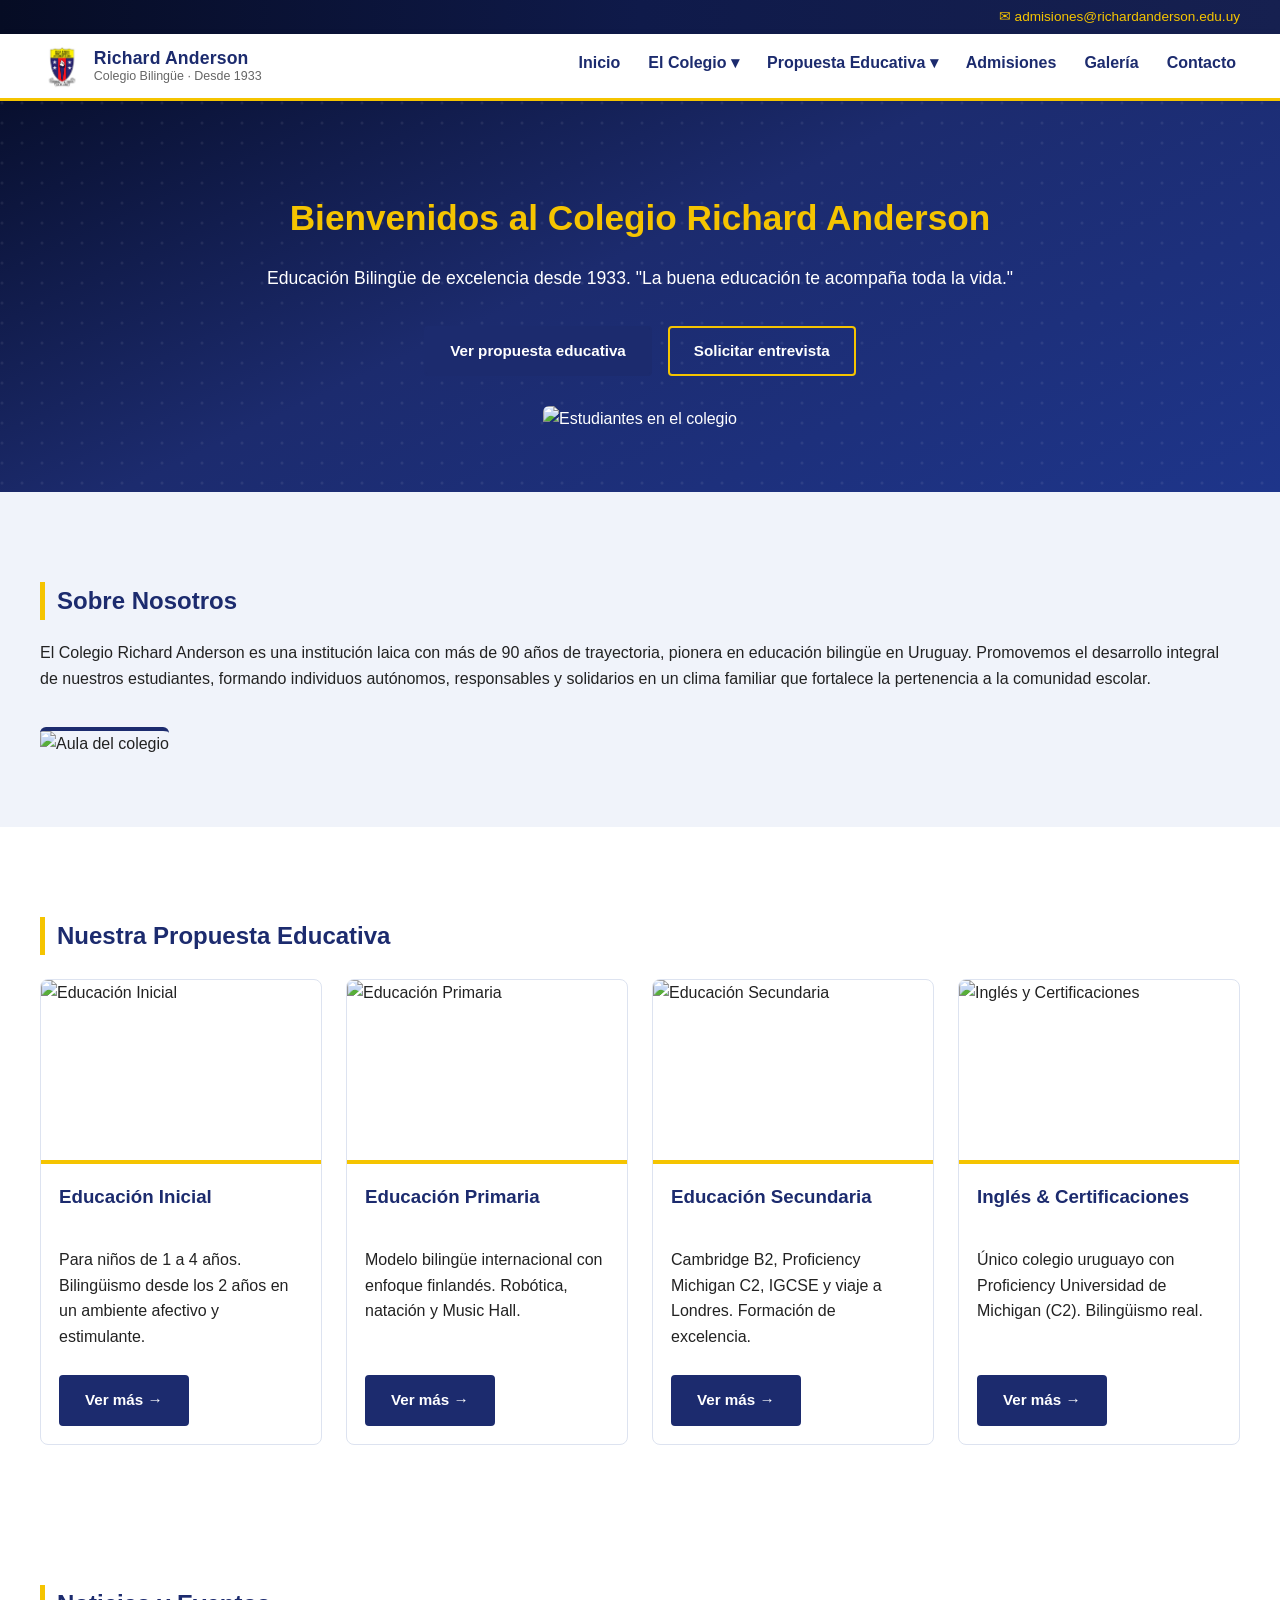
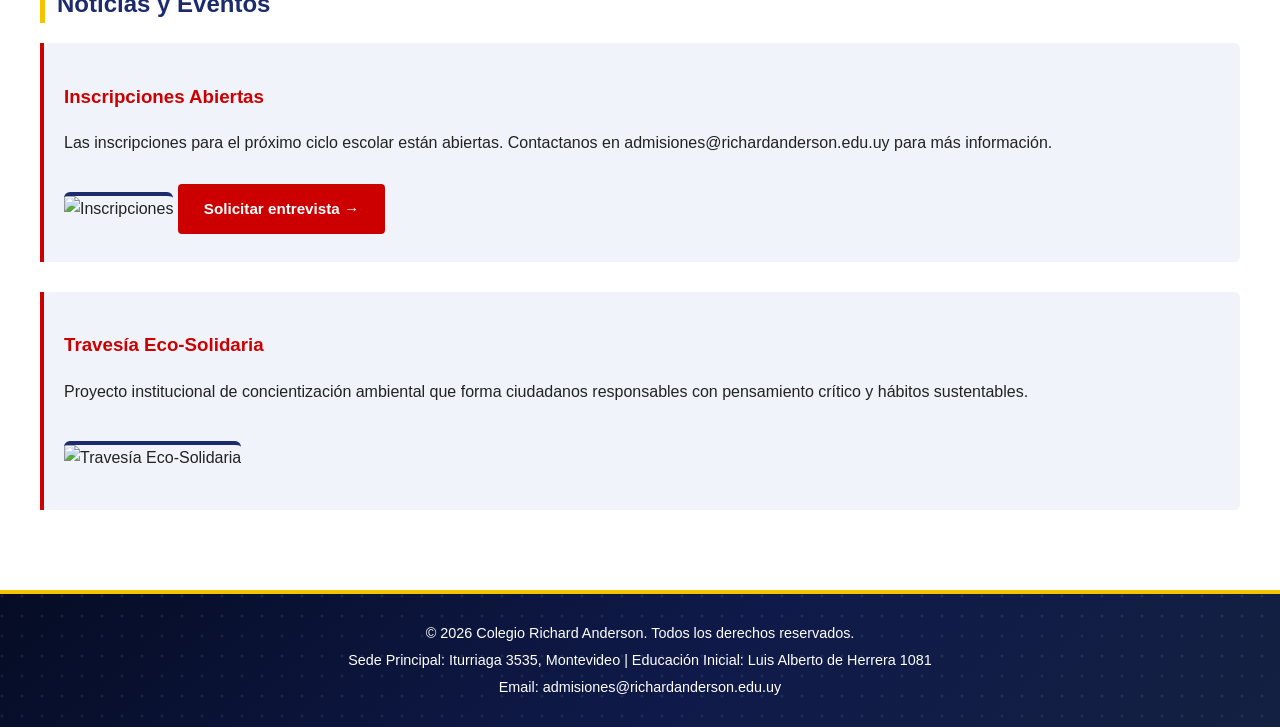
==== index.html @ bf4795e7 "Sitio web Colegio Richard Anderson — versión inicial" ====
<!DOCTYPE html>
<html lang="es">
<head>
    <meta charset="UTF-8">
    <meta name="viewport" content="width=device-width, initial-scale=1.0">
    <title>Colegio Richard Anderson - Inicio</title>
    <link rel="stylesheet" href="estilos/style.css">
</head>
<body>
    <div class="topbar">
        <div class="container">
            <span>✉ admisiones@richardanderson.edu.uy</span>
        </div>
    </div>
    <header>
        <div class="container">
            <div class="logo">
                <img src="images/logo.jpeg" alt="Logo Colegio Richard Anderson">
                <div class="logo-text">
                    <span class="logo-name">Richard Anderson</span>
                    <span class="logo-sub">Colegio Bilingüe · Desde 1933</span>
                </div>
            </div>
            <nav>
                <ul>
                    <li><a href="index.html">Inicio</a></li>
                    <li class="has-dropdown">
                        <a href="about.html">El Colegio ▾</a>
                        <ul class="dropdown">
                            <li><a href="about.html#historia">Nuestra Historia</a></li>
                            <li><a href="about.html#mision">Misión</a></li>
                            <li><a href="about.html#vision">Visión</a></li>
                            <li><a href="about.html#valores">Valores</a></li>
                            <li><a href="about.html#lema">Lema Institucional</a></li>
                        </ul>
                    </li>
                    <li class="has-dropdown">
                        <a href="academics.html">Propuesta Educativa ▾</a>
                        <ul class="dropdown">
                            <li><a href="academics.html#inicial">Educación Inicial</a></li>
                            <li><a href="academics.html#primaria">Educación Primaria</a></li>
                            <li><a href="academics.html#secundaria">Educación Secundaria</a></li>
                            <li><a href="academics.html#ingles">Inglés y Certificaciones</a></li>
                            <li><a href="academics.html#deportes">Deportes y Actividades</a></li>
                        </ul>
                    </li>
                    <li><a href="admisiones.html">Admisiones</a></li>
                    <li><a href="gallery.html">Galería</a></li>
                    <li><a href="contact.html">Contacto</a></li>
                </ul>
            </nav>
        </div>
    </header>

    <section class="hero">
        <div class="container">
            <h1>Bienvenidos al Colegio Richard Anderson</h1>
            <p>Educación Bilingüe de excelencia desde 1933. "La buena educación te acompaña toda la vida."</p>
            <div class="hero-buttons">
                <a href="academics.html" class="btn btn-primary">Ver propuesta educativa</a>
                <a href="contact.html" class="btn btn-outline">Solicitar entrevista</a>
            </div>
            <img src="https://picsum.photos/seed/school1/1200/500" alt="Estudiantes en el colegio" class="hero-image">
        </div>
    </section>

    <section class="about">
        <div class="container">
            <h2>Sobre Nosotros</h2>
            <p>El Colegio Richard Anderson es una institución laica con más de 90 años de trayectoria, pionera en educación bilingüe en Uruguay. Promovemos el desarrollo integral de nuestros estudiantes, formando individuos autónomos, responsables y solidarios en un clima familiar que fortalece la pertenencia a la comunidad escolar.</p>
            <img src="https://picsum.photos/seed/classroom1/800/400" alt="Aula del colegio" class="about-image">
        </div>
    </section>

    <section class="levels">
        <div class="container">
            <h2>Nuestra Propuesta Educativa</h2>
            <div class="cards-grid">
                <div class="card">
                    <img src="https://picsum.photos/seed/inicial2/400/220" alt="Educación Inicial">
                    <div class="card-body">
                        <h3>Educación Inicial</h3>
                        <p>Para niños de 1 a 4 años. Bilingüismo desde los 2 años en un ambiente afectivo y estimulante.</p>
                        <a href="academics.html" class="btn btn-primary">Ver más →</a>
                    </div>
                </div>
                <div class="card">
                    <img src="https://picsum.photos/seed/primaria2/400/220" alt="Educación Primaria">
                    <div class="card-body">
                        <h3>Educación Primaria</h3>
                        <p>Modelo bilingüe internacional con enfoque finlandés. Robótica, natación y Music Hall.</p>
                        <a href="academics.html" class="btn btn-primary">Ver más →</a>
                    </div>
                </div>
                <div class="card">
                    <img src="https://picsum.photos/seed/secundaria2/400/220" alt="Educación Secundaria">
                    <div class="card-body">
                        <h3>Educación Secundaria</h3>
                        <p>Cambridge B2, Proficiency Michigan C2, IGCSE y viaje a Londres. Formación de excelencia.</p>
                        <a href="academics.html" class="btn btn-primary">Ver más →</a>
                    </div>
                </div>
                <div class="card">
                    <img src="https://picsum.photos/seed/ingles2/400/220" alt="Inglés y Certificaciones">
                    <div class="card-body">
                        <h3>Inglés &amp; Certificaciones</h3>
                        <p>Único colegio uruguayo con Proficiency Universidad de Michigan (C2). Bilingüismo real.</p>
                        <a href="academics.html" class="btn btn-primary">Ver más →</a>
                    </div>
                </div>
            </div>
        </div>
    </section>

    <section class="news">
        <div class="container">
            <h2>Noticias y Eventos</h2>
            <div class="news-item">
                <h3>Inscripciones Abiertas</h3>
                <p>Las inscripciones para el próximo ciclo escolar están abiertas. Contactanos en admisiones@richardanderson.edu.uy para más información.</p>
                <img src="https://picsum.photos/seed/admision1/300/200" alt="Inscripciones">
                <a href="contact.html" class="btn btn-red">Solicitar entrevista →</a>
            </div>
            <div class="news-item">
                <h3>Travesía Eco-Solidaria</h3>
                <p>Proyecto institucional de concientización ambiental que forma ciudadanos responsables con pensamiento crítico y hábitos sustentables.</p>
                <img src="https://picsum.photos/seed/eco1/300/200" alt="Travesía Eco-Solidaria">
            </div>
        </div>
    </section>

    <footer>
        <div class="container">
            <p>&copy; 2026 Colegio Richard Anderson. Todos los derechos reservados.</p>
            <p>Sede Principal: Iturriaga 3535, Montevideo | Educación Inicial: Luis Alberto de Herrera 1081</p>
            <p>Email: admisiones@richardanderson.edu.uy</p>
        </div>
    </footer>

    <script src="JS/script.js"></script>
</body>
</html>
---- estilos/style.css ----
/* Paleta institucional Richard Anderson */
:root {
    --navy:  #1C2B6E;
    --navy-dark: #0F1A4A;
    --gold:  #F5C400;
    --red:   #CC0000;
    --white: #FFFFFF;
    --light: #F0F3FA;
    --text:  #222222;
}

/* Estilos generales */
body {
    font-family: Arial, sans-serif;
    margin: 0;
    padding: 0;
    line-height: 1.6;
    color: var(--text);
}

.container {
    max-width: 1200px;
    margin: 0 auto;
    padding: 0 20px;
}

/* Topbar */
.topbar {
    background: linear-gradient(90deg, #060c24 0%, var(--navy-dark) 50%, #162050 100%);
    color: var(--gold);
    text-align: right;
    padding: 6px 0;
    font-size: 0.85rem;
}

/* Botones */
.btn {
    display: inline-block;
    padding: 11px 24px;
    border-radius: 4px;
    font-weight: bold;
    text-decoration: none;
    font-size: 0.95rem;
    cursor: pointer;
    transition: background-color 0.2s, color 0.2s, border-color 0.2s;
    margin-top: 10px;
}

.btn-primary {
    background-color: var(--navy);
    color: var(--white);
    border: 2px solid var(--navy);
}

.btn-primary:hover {
    background-color: var(--navy-dark);
    border-color: var(--navy-dark);
}

.btn-outline {
    background-color: transparent;
    color: var(--white);
    border: 2px solid var(--gold);
}

.btn-outline:hover {
    background-color: var(--gold);
    color: var(--navy);
}

.btn-red {
    background-color: var(--red);
    color: var(--white);
    border: 2px solid var(--red);
}

.btn-red:hover {
    background-color: #a30000;
    border-color: #a30000;
}

/* Hero buttons */
.hero-buttons {
    display: flex;
    gap: 16px;
    justify-content: center;
    flex-wrap: wrap;
    margin: 24px 0 10px;
}

/* Tarjetas de niveles educativos */
.levels {
    padding: 50px 0;
    background-color: var(--white);
}

.cards-grid {
    display: grid;
    grid-template-columns: repeat(auto-fill, minmax(240px, 1fr));
    gap: 24px;
    margin-top: 24px;
}

.card {
    border: 1px solid #dde3f0;
    border-radius: 8px;
    overflow: hidden;
    display: flex;
    flex-direction: column;
    transition: box-shadow 0.2s;
}

.card:hover {
    box-shadow: 0 4px 16px rgba(28, 43, 110, 0.15);
}

.card img {
    width: 100%;
    height: 180px;
    object-fit: cover;
}

.card-body {
    padding: 18px;
    flex: 1;
    display: flex;
    flex-direction: column;
    border-top: 4px solid var(--gold);
}

.card-body h3 {
    margin-top: 0;
}

.card-body p {
    flex: 1;
}

.card-body .btn {
    align-self: flex-start;
}

/* Header */
header {
    background: var(--white);
    color: var(--navy);
    padding: 0;
    border-bottom: 3px solid var(--gold);
    position: sticky;
    top: 0;
    z-index: 1000;
    box-shadow: 0 2px 8px rgba(0,0,0,0.08);
}

header .container {
    display: flex;
    justify-content: space-between;
    align-items: center;
    padding-top: 7px;
    padding-bottom: 7px;
}

.logo {
    display: flex;
    align-items: center;
    gap: 12px;
    text-decoration: none;
}

.logo img {
    height: 50px;
}

.logo-text {
    display: flex;
    flex-direction: column;
    line-height: 1.2;
}

.logo-name {
    font-size: 1.1rem;
    font-weight: bold;
    color: var(--navy);
    letter-spacing: 0.01em;
}

.logo-sub {
    font-size: 0.78rem;
    color: #666;
    font-weight: normal;
}

nav ul {
    list-style: none;
    margin: 0;
    padding: 0;
    display: flex;
}

nav ul li {
    margin-left: 20px;
}

nav ul li a {
    color: var(--navy);
    text-decoration: none;
    font-weight: bold;
    padding: 6px 4px;
    border-bottom: 3px solid transparent;
    transition: border-color 0.2s, color 0.2s;
}

nav ul li a:hover {
    color: var(--navy-dark);
    border-bottom-color: var(--gold);
    text-decoration: none;
}

/* Dropdown nav */
nav ul li.has-dropdown {
    position: relative;
}

nav ul li.has-dropdown > a::after {
    content: '';
}

nav ul li.has-dropdown .dropdown {
    display: none;
    position: absolute;
    top: 100%;
    left: 0;
    background: linear-gradient(180deg, #0d1840 0%, var(--navy-dark) 100%);
    min-width: 220px;
    border-top: 3px solid var(--gold);
    border-radius: 0 0 6px 6px;
    z-index: 100;
    flex-direction: column;
    padding: 6px 0;
    margin: 0;
    box-shadow: 0 6px 18px rgba(0,0,0,0.25);
}

nav ul li.has-dropdown:hover .dropdown {
    display: flex;
}

nav ul li.has-dropdown .dropdown li {
    margin: 0;
}

nav ul li.has-dropdown .dropdown li a {
    display: block;
    padding: 10px 18px;
    border-bottom: none;
    font-weight: normal;
    white-space: nowrap;
    font-size: 0.9rem;
}

nav ul li.has-dropdown .dropdown li a:hover {
    background-color: var(--navy);
    color: var(--gold);
    border-bottom-color: transparent;
}

/* Hero */
.hero {
    background:
        url("data:image/svg+xml,%3Csvg width='20' height='20' viewBox='0 0 20 20' xmlns='http://www.w3.org/2000/svg'%3E%3Ccircle cx='2' cy='2' r='1.5' fill='white' fill-opacity='0.07'/%3E%3C/svg%3E") repeat,
        linear-gradient(155deg, #080f2e 0%, #1C2B6E 45%, #1e358a 100%);
    color: var(--white);
    padding: 60px 0;
    text-align: center;
}

.hero h1 {
    color: var(--gold);
    margin-bottom: 10px;
    font-size: 2.2rem;
}

.hero p {
    color: var(--white);
    font-size: 1.1rem;
}

.hero-image {
    max-width: 100%;
    height: auto;
    margin-top: 20px;
    border-radius: 6px;
}

/* Títulos de sección */
h2 {
    color: var(--navy);
    border-left: 5px solid var(--gold);
    padding-left: 12px;
    margin-top: 40px;
}

h3 {
    color: var(--navy);
}

/* Secciones */
.about, .news, .content, .gallery, .contact {
    padding: 50px 0;
}

.about {
    background-color: var(--light);
}

.about-image, .news-item img {
    max-width: 100%;
    height: auto;
    margin: 20px 0;
    border-radius: 6px;
    border-top: 4px solid var(--navy);
}

.news-item {
    margin-bottom: 30px;
    padding: 20px;
    border-left: 4px solid var(--red);
    background-color: var(--light);
    border-radius: 0 6px 6px 0;
}

.news-item h3 {
    color: var(--red);
}

/* Cards de secciones (about) */
.about-cards {
    display: grid;
    grid-template-columns: repeat(2, 1fr);
    gap: 28px;
    padding: 40px 0;
}

.info-card {
    background: var(--white);
    border-radius: 12px;
    padding: 30px 32px;
    border-top: 4px solid var(--gold);
    box-shadow:
        0 2px 8px rgba(28, 43, 110, 0.06),
        0 1px 3px rgba(0, 0, 0, 0.04);
    transition: transform 0.25s ease, box-shadow 0.25s ease;
}

.info-card:hover {
    transform: scale(1.025);
    box-shadow:
        0 8px 32px rgba(28, 43, 110, 0.13),
        0 2px 8px rgba(0, 0, 0, 0.07);
}

.info-card h2 {
    margin-top: 0;
}

.info-card img {
    max-width: 100%;
    height: auto;
    border-radius: 8px;
    margin-top: 18px;
}

.info-card--full {
    grid-column: 1 / -1;
}

.info-card--lema {
    text-align: center;
    border-top-color: var(--navy);
    background: var(--light);
}

.info-card--lema p {
    font-size: 1.3rem;
    font-style: italic;
    color: var(--navy);
    margin: 0;
}

/* Admisiones */
.admision-aviso {
    background: #fff8e1;
    border-left: 4px solid var(--gold);
    border-radius: 6px;
    padding: 14px 20px;
    margin-bottom: 36px;
    font-size: 0.95rem;
    color: var(--text);
}

.admision-aviso a {
    color: var(--navy);
    font-weight: bold;
}

.steps-grid {
    display: grid;
    grid-template-columns: repeat(4, 1fr);
    gap: 20px;
    margin: 24px 0 44px;
}

.step-card {
    background: var(--white);
    border-radius: 12px;
    padding: 24px 20px;
    text-align: center;
    box-shadow: 0 2px 10px rgba(28, 43, 110, 0.07);
    border-top: 4px solid var(--navy);
    transition: transform 0.25s ease, box-shadow 0.25s ease;
}

.step-card:hover {
    transform: scale(1.03);
    box-shadow: 0 8px 28px rgba(28, 43, 110, 0.13);
}

.step-number {
    width: 44px;
    height: 44px;
    background: var(--gold);
    color: var(--navy);
    font-size: 1.3rem;
    font-weight: bold;
    border-radius: 50%;
    display: flex;
    align-items: center;
    justify-content: center;
    margin: 0 auto 14px;
}

.step-card h3 {
    margin: 0 0 10px;
    font-size: 0.95rem;
    color: var(--navy);
}

.step-card p {
    font-size: 0.88rem;
    margin: 0;
    color: var(--text);
}

.niveles-grid {
    display: grid;
    grid-template-columns: repeat(4, 1fr);
    gap: 20px;
    margin: 24px 0 44px;
}

@media (max-width: 768px) {
    .steps-grid,
    .niveles-grid {
        grid-template-columns: repeat(2, 1fr);
    }
}

/* Línea de tiempo — Historia */
.historia-intro {
    font-size: 1.05rem;
    color: var(--navy);
    border-left: 4px solid var(--gold);
    padding-left: 14px;
    margin-bottom: 32px;
    font-style: italic;
}

.timeline {
    position: relative;
    margin: 8px 0 32px 0;
    padding-left: 20px;
}

.timeline::before {
    content: '';
    position: absolute;
    left: 52px;
    top: 0;
    bottom: 0;
    width: 3px;
    background: linear-gradient(to bottom, var(--gold), var(--navy));
    border-radius: 2px;
}

.timeline-item {
    display: flex;
    gap: 28px;
    align-items: flex-start;
    margin-bottom: 32px;
    position: relative;
}

.timeline-item:last-child {
    margin-bottom: 0;
}

.timeline-year {
    flex-shrink: 0;
    width: 66px;
    background: var(--navy);
    color: var(--gold);
    font-weight: bold;
    font-size: 0.85rem;
    text-align: center;
    padding: 6px 4px;
    border-radius: 6px;
    position: relative;
    z-index: 1;
    box-shadow: 0 2px 8px rgba(28, 43, 110, 0.2);
}

.timeline-item--current .timeline-year {
    background: var(--gold);
    color: var(--navy);
}

.timeline-body {
    background: var(--light);
    border-radius: 8px;
    padding: 14px 18px;
    flex: 1;
    border-left: 3px solid var(--gold);
}

.timeline-body strong {
    display: block;
    color: var(--navy);
    margin-bottom: 6px;
    font-size: 0.95rem;
}

.timeline-body p {
    margin: 0;
    font-size: 0.92rem;
    color: var(--text);
}

/* Grid de valores */
.values-grid {
    display: grid;
    grid-template-columns: repeat(3, 1fr);
    gap: 16px;
    margin-top: 20px;
}

.value-item {
    background: var(--light);
    border-radius: 8px;
    padding: 16px 18px;
    border-left: 4px solid var(--gold);
    transition: transform 0.2s ease, box-shadow 0.2s ease;
}

.value-item:hover {
    transform: translateY(-3px);
    box-shadow: 0 6px 18px rgba(28, 43, 110, 0.1);
}

.value-item strong {
    display: block;
    color: var(--navy);
    margin-bottom: 6px;
    font-size: 1rem;
}

.value-item p {
    margin: 0;
    font-size: 0.9rem;
    color: var(--text);
}

@media (max-width: 768px) {
    .about-cards {
        grid-template-columns: 1fr;
    }
    .info-card--full {
        grid-column: 1;
    }
    .values-grid {
        grid-template-columns: repeat(2, 1fr);
    }
}

/* Pestañas de sección */
.tabs {
    margin-top: 16px;
}

.tabs-nav {
    display: flex;
    flex-wrap: wrap;
    border-bottom: 3px solid var(--navy);
}

.tab-btn {
    background: var(--light);
    border: none;
    border-bottom: 3px solid transparent;
    margin-bottom: -3px;
    padding: 11px 20px;
    font-size: 0.88rem;
    font-weight: bold;
    color: var(--navy);
    cursor: pointer;
    border-radius: 6px 6px 0 0;
    transition: background-color 0.2s, color 0.2s;
}

.tab-btn:hover {
    background-color: #dce3f5;
}

.tab-btn.active {
    background-color: var(--navy);
    color: var(--gold);
    border-bottom-color: var(--navy);
}

.tab-panel {
    display: none;
    padding: 28px 0 8px;
    animation: fadeTab 0.25s ease;
}

.tab-panel.active {
    display: block;
}

@keyframes fadeTab {
    from { opacity: 0; transform: translateY(6px); }
    to   { opacity: 1; transform: translateY(0); }
}

/* Programas académicos */
.program {
    display: flex;
    gap: 36px;
    align-items: center;
    margin-bottom: 32px;
    padding: 28px 32px;
    border-top: 4px solid var(--navy);
    background-color: var(--light);
    border-radius: 12px;
}

.program-text {
    flex: 1;
}

.program-text h3 {
    margin-top: 0;
}

.program-text .btn {
    margin-top: 16px;
}

.program-img {
    flex: 0 0 44%;
    border-radius: 12px;
    overflow: hidden;
    box-shadow: 0 4px 18px rgba(28, 43, 110, 0.12);
}

.program-img img {
    width: 100%;
    height: auto;
    display: block;
    transition: transform 0.35s ease;
}

.program:hover .program-img img {
    transform: scale(1.05);
}

@media (max-width: 768px) {
    .program {
        flex-direction: column;
    }
    .program-img {
        flex: none;
        width: 100%;
    }
}

/* Listas */
ul li {
    margin-bottom: 6px;
}

ul li strong {
    color: var(--navy);
}

/* Galería */
.gallery-grid {
    display: grid;
    grid-template-columns: repeat(auto-fill, minmax(300px, 1fr));
    gap: 20px;
}

.gallery-grid img {
    width: 100%;
    height: auto;
    border-radius: 6px;
    border-top: 4px solid var(--navy);
}

/* Contacto */
.contact {
    display: flex;
    flex-wrap: wrap;
}

.contact-info, .contact-form {
    flex: 1;
    min-width: 300px;
    padding: 20px;
}

.contact-info {
    background:
        url("data:image/svg+xml,%3Csvg width='20' height='20' viewBox='0 0 20 20' xmlns='http://www.w3.org/2000/svg'%3E%3Ccircle cx='2' cy='2' r='1.5' fill='white' fill-opacity='0.07'/%3E%3C/svg%3E") repeat,
        linear-gradient(160deg, #0d1840 0%, var(--navy) 60%, #1e3070 100%);
    color: var(--white);
    border-radius: 6px;
}

.contact-info h2 {
    color: var(--gold);
    border-left-color: var(--gold);
}

.contact-info p {
    color: var(--white);
}

.contact-info strong {
    color: var(--gold);
}

.contact-form label {
    display: block;
    margin-bottom: 5px;
    font-weight: bold;
    color: var(--navy);
}

.form-row {
    display: flex;
    gap: 16px;
}

.form-group {
    flex: 1;
    display: flex;
    flex-direction: column;
}

.contact-form input,
.contact-form textarea,
.contact-form select {
    width: 100%;
    padding: 10px;
    margin-bottom: 15px;
    border: 2px solid var(--navy);
    border-radius: 4px;
    box-sizing: border-box;
    transition: border-color 0.2s;
}

.contact-form input:focus,
.contact-form textarea:focus,
.contact-form select:focus {
    border-color: var(--gold);
    outline: none;
}

.contact-form button {
    background-color: var(--red);
    color: var(--white);
    padding: 12px 28px;
    border: none;
    border-radius: 4px;
    cursor: pointer;
    font-weight: bold;
    font-size: 1rem;
    transition: background-color 0.2s;
}

.contact-form button:hover {
    background-color: #a30000;
}

/* Footer */
footer {
    background:
        url("data:image/svg+xml,%3Csvg width='20' height='20' viewBox='0 0 20 20' xmlns='http://www.w3.org/2000/svg'%3E%3Ccircle cx='2' cy='2' r='1.5' fill='white' fill-opacity='0.07'/%3E%3C/svg%3E") repeat,
        linear-gradient(135deg, #060c24 0%, var(--navy-dark) 55%, #132040 100%);
    color: var(--white);
    text-align: center;
    padding: 24px 0;
    border-top: 4px solid var(--gold);
}

footer p {
    margin: 4px 0;
    font-size: 0.9rem;
}

/* Responsive */
@media (max-width: 768px) {
    header .container {
        flex-direction: column;
    }

    nav ul {
        margin-top: 10px;
        flex-wrap: wrap;
        justify-content: center;
    }

    nav ul li {
        margin-left: 0;
        margin-right: 12px;
        margin-bottom: 6px;
    }

    .contact {
        flex-direction: column;
    }

    .form-row {
        flex-direction: column;
        gap: 0;
    }

    .hero-buttons {
        flex-direction: column;
        align-items: center;
    }

    .hero h1 {
        font-size: 1.6rem;
    }
}
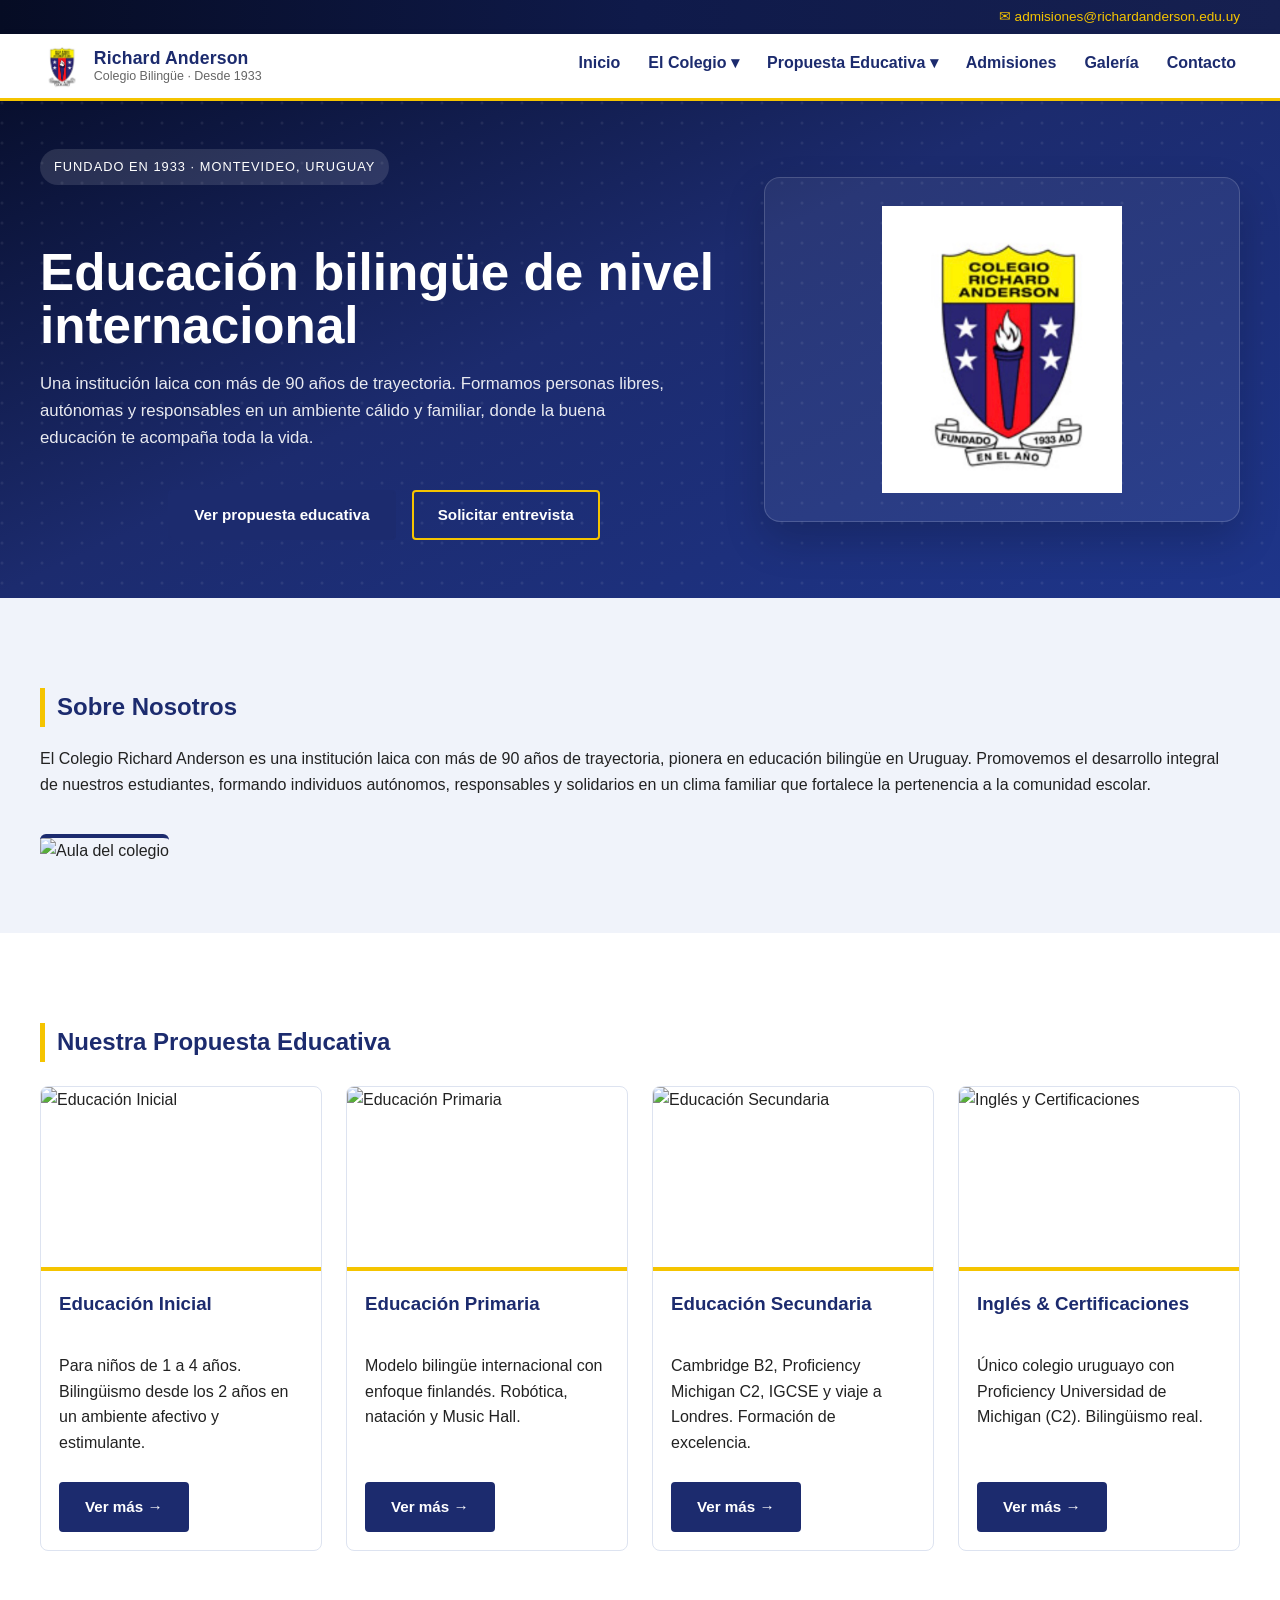
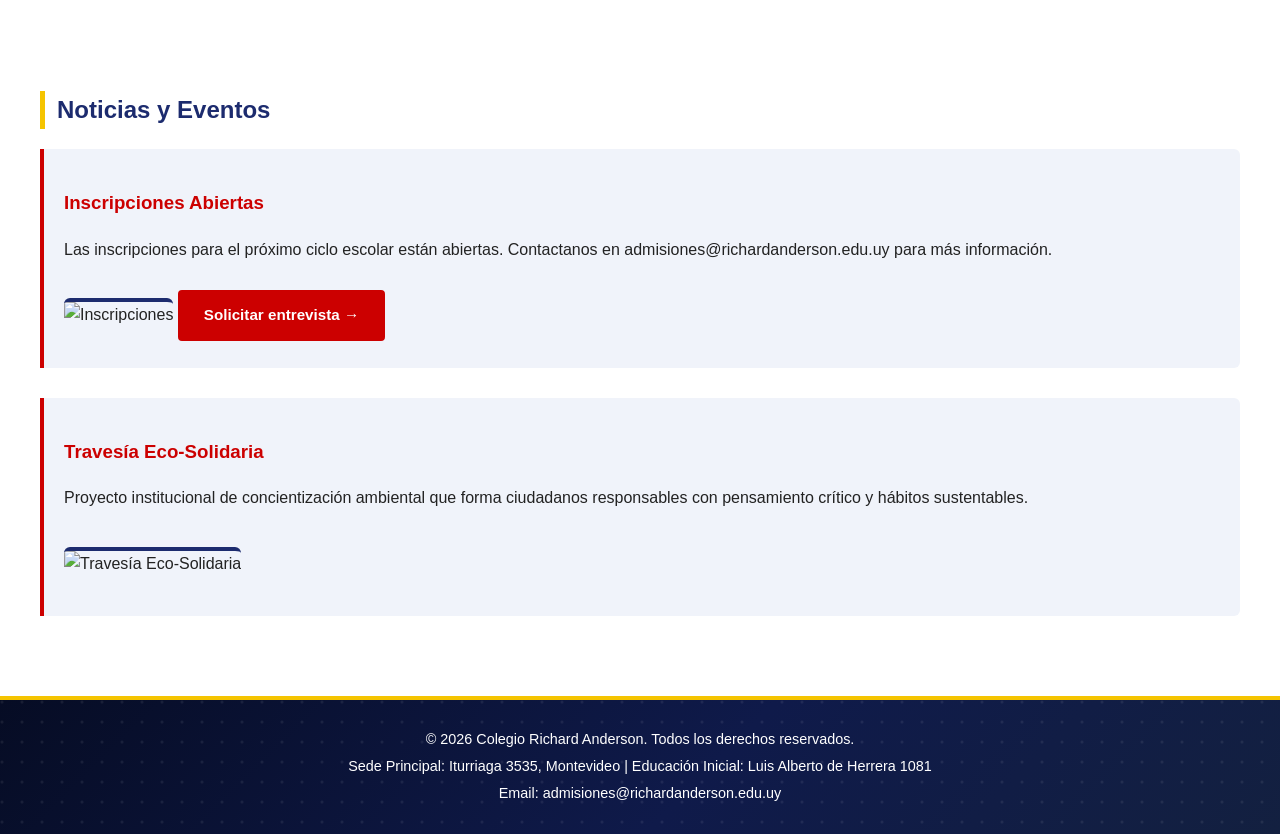
==== commit 3b4d46df: "Actualizar hero de inicio con diseño compacto y logo" ====
--- a/index.html
+++ b/index.html
@@ -53,14 +53,19 @@
     </header>
 
     <section class="hero">
-        <div class="container">
-            <h1>Bienvenidos al Colegio Richard Anderson</h1>
-            <p>Educación Bilingüe de excelencia desde 1933. "La buena educación te acompaña toda la vida."</p>
-            <div class="hero-buttons">
-                <a href="academics.html" class="btn btn-primary">Ver propuesta educativa</a>
-                <a href="contact.html" class="btn btn-outline">Solicitar entrevista</a>
+        <div class="container hero-grid">
+            <div class="hero-copy">
+                <span class="hero-tag">Fundado en 1933 · Montevideo, Uruguay</span>
+                <h1>Educación bilingüe de nivel internacional</h1>
+                <p>Una institución laica con más de 90 años de trayectoria. Formamos personas libres, autónomas y responsables en un ambiente cálido y familiar, donde la buena educación te acompaña toda la vida.</p>
+                <div class="hero-buttons">
+                    <a href="academics.html" class="btn btn-primary">Ver propuesta educativa</a>
+                    <a href="contact.html" class="btn btn-outline">Solicitar entrevista</a>
+                </div>
             </div>
-            <img src="https://picsum.photos/seed/school1/1200/500" alt="Estudiantes en el colegio" class="hero-image">
+            <div class="hero-logo-card">
+                <img src="images/logo.jpeg" alt="Escudo del Colegio Richard Anderson">
+            </div>
         </div>
     </section>
 
--- a/estilos/style.css
+++ b/estilos/style.css
@@ -256,6 +256,7 @@
     font-weight: normal;
     white-space: nowrap;
     font-size: 0.9rem;
+    color: #f0f0f0;
 }
 
 nav ul li.has-dropdown .dropdown li a:hover {
@@ -270,19 +271,56 @@
         url("data:image/svg+xml,%3Csvg width='20' height='20' viewBox='0 0 20 20' xmlns='http://www.w3.org/2000/svg'%3E%3Ccircle cx='2' cy='2' r='1.5' fill='white' fill-opacity='0.07'/%3E%3C/svg%3E") repeat,
         linear-gradient(155deg, #080f2e 0%, #1C2B6E 45%, #1e358a 100%);
     color: var(--white);
-    padding: 60px 0;
-    text-align: center;
+    padding: 48px 0;
+}
+
+.hero-grid {
+    display: grid;
+    grid-template-columns: 1.3fr 0.9fr;
+    gap: 36px;
+    align-items: center;
+}
+
+.hero-tag {
+    display: inline-block;
+    background: rgba(255, 255, 255, 0.12);
+    color: var(--white);
+    padding: 8px 14px;
+    border-radius: 999px;
+    font-size: 0.8rem;
+    letter-spacing: 0.08em;
+    text-transform: uppercase;
+    margin-bottom: 18px;
 }
 
 .hero h1 {
-    color: var(--gold);
-    margin-bottom: 10px;
-    font-size: 2.2rem;
+    color: var(--white);
+    margin-bottom: 18px;
+    font-size: clamp(2.4rem, 4vw, 3.6rem);
+    line-height: 1.05;
 }
 
 .hero p {
-    color: var(--white);
-    font-size: 1.1rem;
+    color: rgba(255, 255, 255, 0.9);
+    font-size: 1.05rem;
+    max-width: 640px;
+    margin-bottom: 28px;
+}
+
+.hero-logo-card {
+    display: flex;
+    justify-content: center;
+    align-items: center;
+    padding: 28px;
+    border: 1px solid rgba(255,255,255,0.16);
+    border-radius: 16px;
+    background: rgba(255,255,255,0.06);
+    box-shadow: 0 18px 40px rgba(0, 0, 0, 0.18);
+}
+
+.hero-logo-card img {
+    width: min(240px, 100%);
+    height: auto;
 }
 
 .hero-image {
@@ -290,6 +328,32 @@
     height: auto;
     margin-top: 20px;
     border-radius: 6px;
+}
+
+@media (max-width: 900px) {
+    .hero-grid {
+        grid-template-columns: 1fr;
+        text-align: center;
+    }
+
+    .hero-logo-card {
+        margin: 0 auto;
+        max-width: 320px;
+    }
+}
+
+@media (max-width: 768px) {
+    .hero {
+        padding: 36px 0;
+    }
+
+    .hero h1 {
+        font-size: 2.2rem;
+    }
+
+    .hero p {
+        font-size: 1rem;
+    }
 }
 
 /* Títulos de sección */
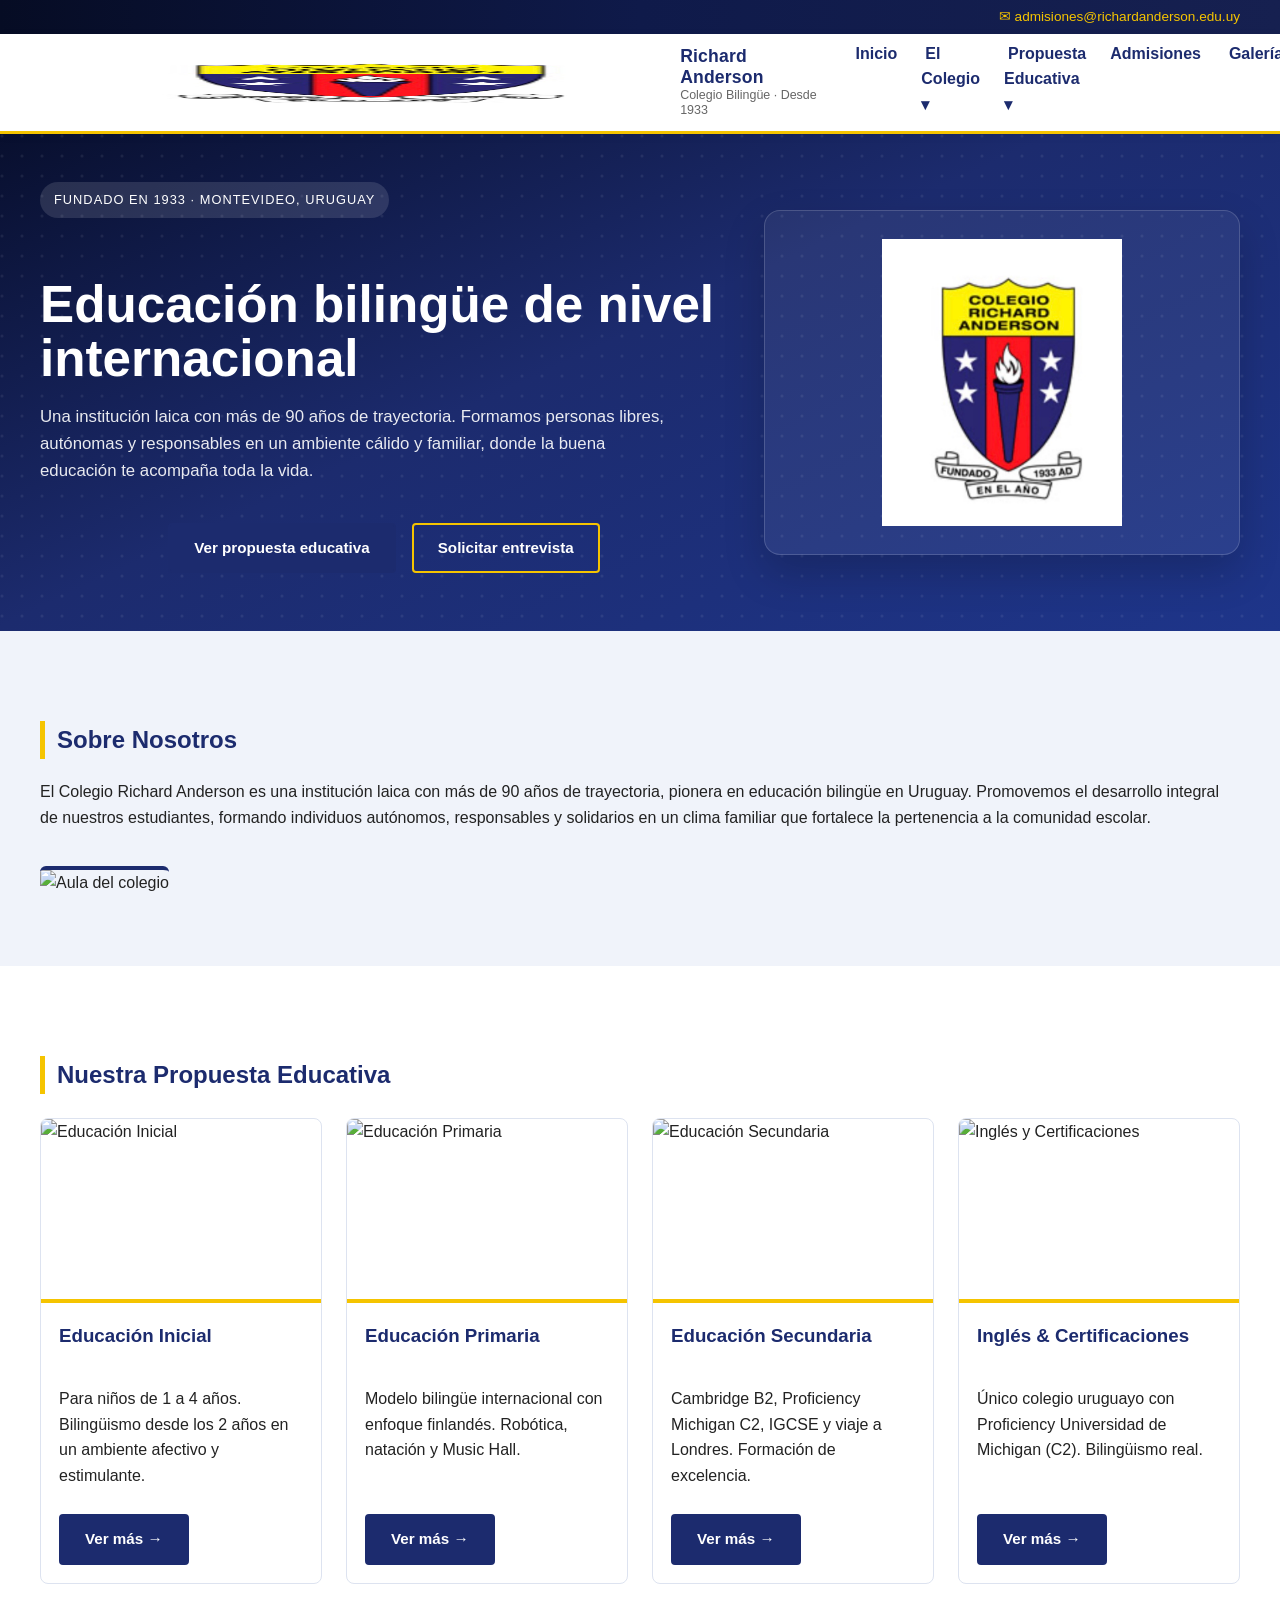
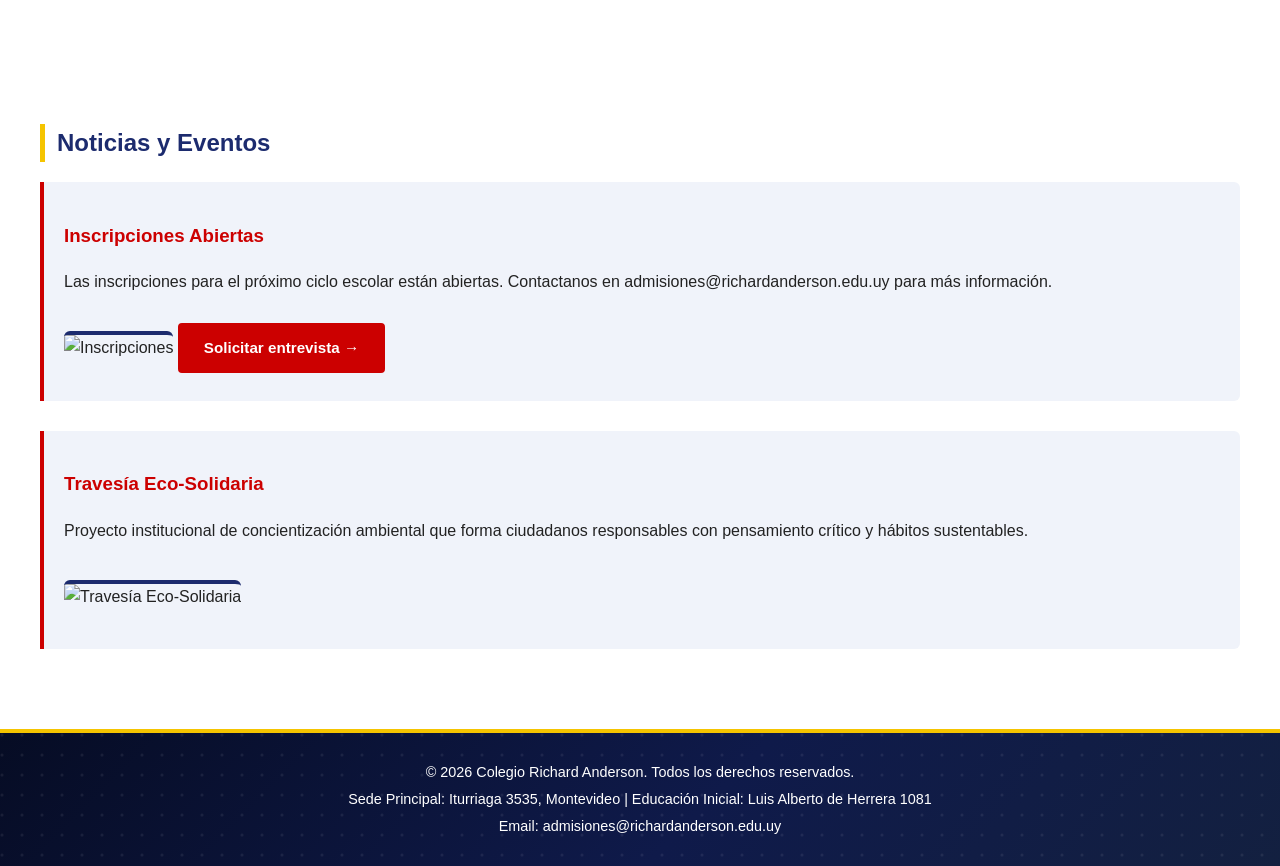
==== commit 55b6b2ea: "Auditoría completa: corrección de bugs, rendimiento y refactorización Bugs corregidos: - gallery.htm" ====
--- a/index.html
+++ b/index.html
@@ -4,7 +4,47 @@
     <meta charset="UTF-8">
     <meta name="viewport" content="width=device-width, initial-scale=1.0">
     <title>Colegio Richard Anderson - Inicio</title>
+    <meta name="description" content="Colegio Richard Anderson: Educación bilingüe de excelencia desde 1933 en Montevideo, Uruguay. Formación integral con enfoque internacional.">
+    <meta name="keywords" content="colegio, educación bilingüe, Montevideo, Uruguay, Richard Anderson, primaria, secundaria, inicial, admisiones">
+    <meta name="author" content="Colegio Richard Anderson">
+    <link rel="canonical" href="https://richardanderson.edu.uy/">
+    <!-- Open Graph / Facebook -->
+    <meta property="og:type" content="website">
+    <meta property="og:url" content="https://richardanderson.edu.uy/">
+    <meta property="og:title" content="Colegio Richard Anderson - Inicio">
+    <meta property="og:description" content="Educación bilingüe de excelencia desde 1933 en Montevideo, Uruguay.">
+    <meta property="og:image" content="https://richardanderson.edu.uy/images/logo.jpeg">
+    <!-- Twitter -->
+    <meta property="twitter:card" content="summary_large_image">
+    <meta property="twitter:url" content="https://richardanderson.edu.uy/">
+    <meta property="twitter:title" content="Colegio Richard Anderson - Inicio">
+    <meta property="twitter:description" content="Educación bilingüe de excelencia desde 1933 en Montevideo, Uruguay.">
+    <meta property="twitter:image" content="https://richardanderson.edu.uy/images/logo.jpeg">
+    <link rel="preload" as="image" href="images/logo.jpeg">
     <link rel="stylesheet" href="estilos/style.css">
+    <script type="application/ld+json">
+    {
+        "@context": "https://schema.org",
+        "@type": "EducationalOrganization",
+        "name": "Colegio Richard Anderson",
+        "description": "Institución educativa bilingüe con más de 90 años de trayectoria en Montevideo, Uruguay.",
+        "url": "https://richardanderson.edu.uy",
+        "logo": "https://richardanderson.edu.uy/images/logo.jpeg",
+        "address": {
+            "@type": "PostalAddress",
+            "streetAddress": "Iturriaga 3535",
+            "addressLocality": "Montevideo",
+            "addressCountry": "UY"
+        },
+        "contactPoint": {
+            "@type": "ContactPoint",
+            "telephone": "+598-XXXX-XXXX",
+            "contactType": "customer service",
+            "email": "admisiones@richardanderson.edu.uy"
+        },
+        "foundingDate": "1933"
+    }
+    </script>
 </head>
 <body>
     <div class="topbar">
@@ -15,12 +55,17 @@
     <header>
         <div class="container">
             <div class="logo">
-                <img src="images/logo.jpeg" alt="Logo Colegio Richard Anderson">
+                <img src="images/logo.jpeg" alt="Logo Colegio Richard Anderson" width="696" height="832">
                 <div class="logo-text">
                     <span class="logo-name">Richard Anderson</span>
                     <span class="logo-sub">Colegio Bilingüe · Desde 1933</span>
                 </div>
             </div>
+            <button class="hamburger" aria-label="Menú">
+                <span></span>
+                <span></span>
+                <span></span>
+            </button>
             <nav>
                 <ul>
                     <li><a href="index.html">Inicio</a></li>
@@ -64,7 +109,7 @@
                 </div>
             </div>
             <div class="hero-logo-card">
-                <img src="images/logo.jpeg" alt="Escudo del Colegio Richard Anderson">
+                <img src="images/logo.jpeg" alt="Escudo del Colegio Richard Anderson" width="696" height="832">
             </div>
         </div>
     </section>
@@ -73,7 +118,7 @@
         <div class="container">
             <h2>Sobre Nosotros</h2>
             <p>El Colegio Richard Anderson es una institución laica con más de 90 años de trayectoria, pionera en educación bilingüe en Uruguay. Promovemos el desarrollo integral de nuestros estudiantes, formando individuos autónomos, responsables y solidarios en un clima familiar que fortalece la pertenencia a la comunidad escolar.</p>
-            <img src="https://picsum.photos/seed/classroom1/800/400" alt="Aula del colegio" class="about-image">
+            <img src="https://picsum.photos/seed/classroom1/800/400" alt="Aula del colegio" class="about-image" width="800" height="400" loading="lazy">
         </div>
     </section>
 
@@ -82,7 +127,7 @@
             <h2>Nuestra Propuesta Educativa</h2>
             <div class="cards-grid">
                 <div class="card">
-                    <img src="https://picsum.photos/seed/inicial2/400/220" alt="Educación Inicial">
+                    <img src="https://picsum.photos/seed/inicial2/400/220" alt="Educación Inicial" width="400" height="220" loading="lazy">
                     <div class="card-body">
                         <h3>Educación Inicial</h3>
                         <p>Para niños de 1 a 4 años. Bilingüismo desde los 2 años en un ambiente afectivo y estimulante.</p>
@@ -90,7 +135,7 @@
                     </div>
                 </div>
                 <div class="card">
-                    <img src="https://picsum.photos/seed/primaria2/400/220" alt="Educación Primaria">
+                    <img src="https://picsum.photos/seed/primaria2/400/220" alt="Educación Primaria" width="400" height="220" loading="lazy">
                     <div class="card-body">
                         <h3>Educación Primaria</h3>
                         <p>Modelo bilingüe internacional con enfoque finlandés. Robótica, natación y Music Hall.</p>
@@ -98,7 +143,7 @@
                     </div>
                 </div>
                 <div class="card">
-                    <img src="https://picsum.photos/seed/secundaria2/400/220" alt="Educación Secundaria">
+                    <img src="https://picsum.photos/seed/secundaria2/400/220" alt="Educación Secundaria" width="400" height="220" loading="lazy">
                     <div class="card-body">
                         <h3>Educación Secundaria</h3>
                         <p>Cambridge B2, Proficiency Michigan C2, IGCSE y viaje a Londres. Formación de excelencia.</p>
@@ -106,7 +151,7 @@
                     </div>
                 </div>
                 <div class="card">
-                    <img src="https://picsum.photos/seed/ingles2/400/220" alt="Inglés y Certificaciones">
+                    <img src="https://picsum.photos/seed/ingles2/400/220" alt="Inglés y Certificaciones" width="400" height="220" loading="lazy">
                     <div class="card-body">
                         <h3>Inglés &amp; Certificaciones</h3>
                         <p>Único colegio uruguayo con Proficiency Universidad de Michigan (C2). Bilingüismo real.</p>
@@ -123,13 +168,13 @@
             <div class="news-item">
                 <h3>Inscripciones Abiertas</h3>
                 <p>Las inscripciones para el próximo ciclo escolar están abiertas. Contactanos en admisiones@richardanderson.edu.uy para más información.</p>
-                <img src="https://picsum.photos/seed/admision1/300/200" alt="Inscripciones">
+                <img src="https://picsum.photos/seed/admision1/300/200" alt="Inscripciones" width="300" height="200" loading="lazy">
                 <a href="contact.html" class="btn btn-red">Solicitar entrevista →</a>
             </div>
             <div class="news-item">
                 <h3>Travesía Eco-Solidaria</h3>
                 <p>Proyecto institucional de concientización ambiental que forma ciudadanos responsables con pensamiento crítico y hábitos sustentables.</p>
-                <img src="https://picsum.photos/seed/eco1/300/200" alt="Travesía Eco-Solidaria">
+                <img src="https://picsum.photos/seed/eco1/300/200" alt="Travesía Eco-Solidaria" width="300" height="200" loading="lazy">
             </div>
         </div>
     </section>
@@ -142,6 +187,6 @@
         </div>
     </footer>
 
-    <script src="JS/script.js"></script>
+    <script src="JS/script.js" defer></script>
 </body>
 </html>
--- a/estilos/style.css
+++ b/estilos/style.css
@@ -7,6 +7,7 @@
     --white: #FFFFFF;
     --light: #F0F3FA;
     --text:  #222222;
+    --dot-pattern: url("data:image/svg+xml,%3Csvg width='20' height='20' viewBox='0 0 20 20' xmlns='http://www.w3.org/2000/svg'%3E%3Ccircle cx='2' cy='2' r='1.5' fill='white' fill-opacity='0.07'/%3E%3C/svg%3E");
 }
 
 /* Estilos generales */
@@ -158,6 +159,38 @@
     align-items: center;
     padding-top: 7px;
     padding-bottom: 7px;
+}
+
+.hamburger {
+    display: none;
+    background: var(--gold);
+    border: 1px solid var(--navy);
+    border-radius: 4px;
+    cursor: pointer;
+    padding: 10px;
+    z-index: 1001;
+    -webkit-appearance: none;
+}
+
+.hamburger span {
+    display: block;
+    width: 25px;
+    height: 3px;
+    background: var(--navy);
+    margin: 5px 0;
+    transition: 0.3s;
+}
+
+.hamburger.active span:nth-child(1) {
+    transform: rotate(45deg) translate(5px, 5px);
+}
+
+.hamburger.active span:nth-child(2) {
+    opacity: 0;
+}
+
+.hamburger.active span:nth-child(3) {
+    transform: rotate(-45deg) translate(7px, -6px);
 }
 
 .logo {
@@ -268,7 +301,7 @@
 /* Hero */
 .hero {
     background:
-        url("data:image/svg+xml,%3Csvg width='20' height='20' viewBox='0 0 20 20' xmlns='http://www.w3.org/2000/svg'%3E%3Ccircle cx='2' cy='2' r='1.5' fill='white' fill-opacity='0.07'/%3E%3C/svg%3E") repeat,
+        var(--dot-pattern) repeat,
         linear-gradient(155deg, #080f2e 0%, #1C2B6E 45%, #1e358a 100%);
     color: var(--white);
     padding: 48px 0;
@@ -321,13 +354,6 @@
 .hero-logo-card img {
     width: min(240px, 100%);
     height: auto;
-}
-
-.hero-image {
-    max-width: 100%;
-    height: auto;
-    margin-top: 20px;
-    border-radius: 6px;
 }
 
 @media (max-width: 900px) {
@@ -794,7 +820,7 @@
 
 .contact-info {
     background:
-        url("data:image/svg+xml,%3Csvg width='20' height='20' viewBox='0 0 20 20' xmlns='http://www.w3.org/2000/svg'%3E%3Ccircle cx='2' cy='2' r='1.5' fill='white' fill-opacity='0.07'/%3E%3C/svg%3E") repeat,
+        var(--dot-pattern) repeat,
         linear-gradient(160deg, #0d1840 0%, var(--navy) 60%, #1e3070 100%);
     color: var(--white);
     border-radius: 6px;
@@ -869,7 +895,7 @@
 /* Footer */
 footer {
     background:
-        url("data:image/svg+xml,%3Csvg width='20' height='20' viewBox='0 0 20 20' xmlns='http://www.w3.org/2000/svg'%3E%3Ccircle cx='2' cy='2' r='1.5' fill='white' fill-opacity='0.07'/%3E%3C/svg%3E") repeat,
+        var(--dot-pattern) repeat,
         linear-gradient(135deg, #060c24 0%, var(--navy-dark) 55%, #132040 100%);
     color: var(--white);
     text-align: center;
@@ -886,18 +912,66 @@
 @media (max-width: 768px) {
     header .container {
         flex-direction: column;
+        position: relative;
+    }
+
+    .hamburger {
+        display: block;
+        position: absolute;
+        top: 10px;
+        right: 10px;
+    }
+
+    .logo img {
+        height: 40px;
+    }
+
+    nav {
+        width: 100%;
+        background: var(--white);
+        box-shadow: 0 2px 8px rgba(0,0,0,0.1);
+        display: none;
+    }
+
+    nav.active {
+        display: block;
     }
 
     nav ul {
-        margin-top: 10px;
-        flex-wrap: wrap;
-        justify-content: center;
+        flex-direction: column;
+        padding: 20px 0;
+        margin: 0;
     }
 
     nav ul li {
-        margin-left: 0;
-        margin-right: 12px;
-        margin-bottom: 6px;
+        margin: 0;
+        text-align: center;
+        width: 100%;
+    }
+
+    nav ul li a {
+        padding: 15px 20px;
+        display: block;
+        border-bottom: 1px solid var(--light);
+        color: #000000 !important;
+    }
+
+    nav ul li.has-dropdown .dropdown {
+        position: static;
+        display: none;
+        background: var(--white);
+        box-shadow: none;
+        border: none;
+    }
+
+    nav ul li.has-dropdown.active .dropdown {
+        display: block;
+    }
+
+    nav ul li.has-dropdown .dropdown li a {
+        padding: 10px 30px;
+        font-size: 0.9rem;
+        color: #000000 !important;
     }
 
     .contact {
